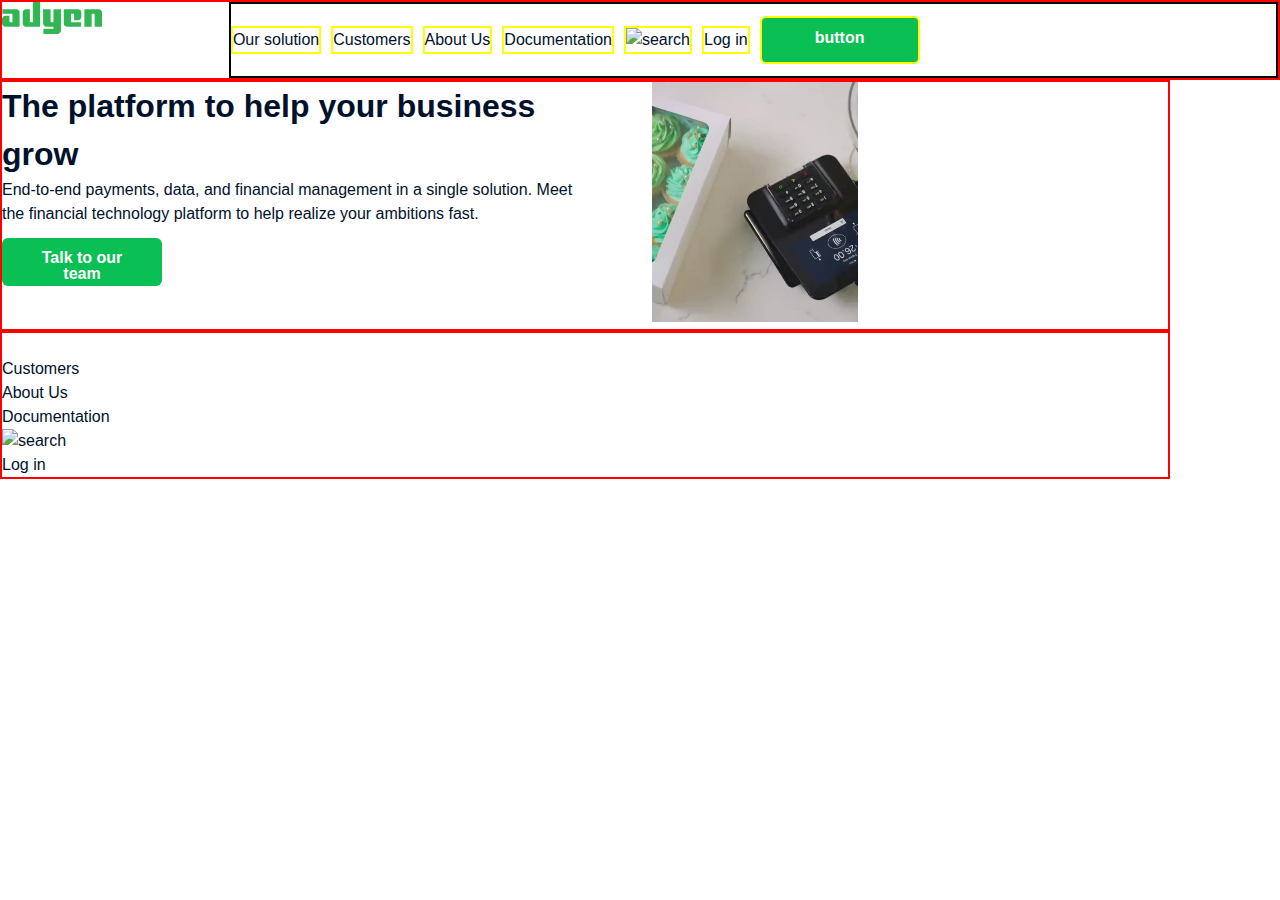
==== week2/index.html @ f9a9bf28 "initial version of the page row model used" ====
<!DOCTYPE html>
<html lang="en">
<head>
    <meta charset="UTF-8">
    <meta http-equiv="X-UA-Compatible" content="IE=edge">
    <meta name="viewport" content="width=device-width, initial-scale=1.0">
    <title>ADYEN</title>
    <link rel="stylesheet" href="style.css"/>
</head>
<body>
    
    <header>
        <div class="container"></div>
        <div class="row">
        <div class="adyenlogo"><img src="images/adyen.png" alt="adyen logo"></div>
        <nav class="main-navigation">
            <ul>
                <li class="nav-item">Our solution</li>
                <li class="nav-item"> Customers</li>
                <li class="nav-item"> About Us</li>
                <li class="nav-item"> Documentation</li>
                <li class="nav-item"><img src="" alt="search"/></li>
                <li class="nav-item">Log in</li>
                <li class=" nav-item button">button</li>
            </ul>
        </nav>
    </div>
    </div>
    </header>
    <main>
        <div class="container">
            <section class="mainbody">
            <div class="row-main">
                  <div class="textarea">
                    <h1>The platform to help your business grow</h1>
                    <p>End-to-end payments, data, and financial management in a single solution. Meet the financial technology platform to help realize your ambitions fast.</p>
                    <div class="button">Talk to our team</div></div>
                    <div class="video" >
                    <video  width="320" height="240" autoplay>
                        <source src="intro.mp4" type="video/mp4">
                      Your browser does not support the video tag.
                      </video></div>
                </section>
                <section class="clientlogo">
                    <div class="row-main">

                   <ul>
                <li class="clientlogo-item"><img src="" alt=""></li>
                <li class="clientlogo-item"> Customers</li>
                <li class="clientlogo-item"> About Us</li>
                <li class="clientlogo-item"> Documentation</li>
                <li class="clientlogo-item"><img src="" alt="search"/></li>
                <li class="clientlogo-item">Log in</li>
               </ul></div>
    
                </section>

            </div>
            </div>
        </div>
    </main>

</body>
</html>
---- week2/style.css ----
*{
    padding:0;
    margin:0;
    box-sizing: border-box;
}

body {
    width:100%;
    color: #00112c;
    font-family: "Fakt",sans-serif,Helvetica,Arial;
    font-size: 16px;
    font-weight: 400;
    line-height: 1.5;
    background-color: #fff;
}
#adyenlogo{
 grid-column:2/3;
}
.main-navigation { grid-column:3/-1;}

img
{  width:100px;}
.container {
    width:1000px;
    /*
    padding-right: 15px;
    padding-left: 15px;
    margin-right: auto;
    margin-left: auto;
    */
    justify-content: center;
  }
  .row {
    display: grid;
    justify-content: center;
    grid-template-columns: repeat(12,1fr);
    grid-gap: 20px;
    border: 2px solid red;
} 
.row-main {
  display: grid;
  grid-template-columns: 1fr 1fr ;
  grid-gap: 20px;
  border: 2px solid red;
} 

.main-navigation{
    color: #00112c;
    font-size: 1rem;
}
.main-navigation ul li {
    list-style:none;
    margin-right:10px ;
    border:2px yellow solid; 
}
.main-navigation ul{
    display:flex;
    justify-content:flex-start;
    align-items:center;
    border:2px black solid; 

}
.nav-item:last-of-type{
    align-self:flex-end ;
    justify-self: flex-end;
    
}
.button{
   width:10rem;
   height:3rem;

    color: #fff;
    background-color: #0abf53;
    border-color: #0abf53;
    margin-top: 16px;
    line-height: 16px;
    font-weight: 600;
    cursor: pointer;
    padding: 12px 24px;
    text-decoration: none;
    border-radius: 6px;
    margin: 12px 12px 12px 0;
    text-align: center;
}
  @media (min-width: 768px) {
    .container {
      width: 750px;
    }
  }
  @media (min-width: 992px) {
    .container {
      width: 970px;
    }
  }
  @media (min-width: 1200px) {
    .container {
      width: 1170px;
    }
  }
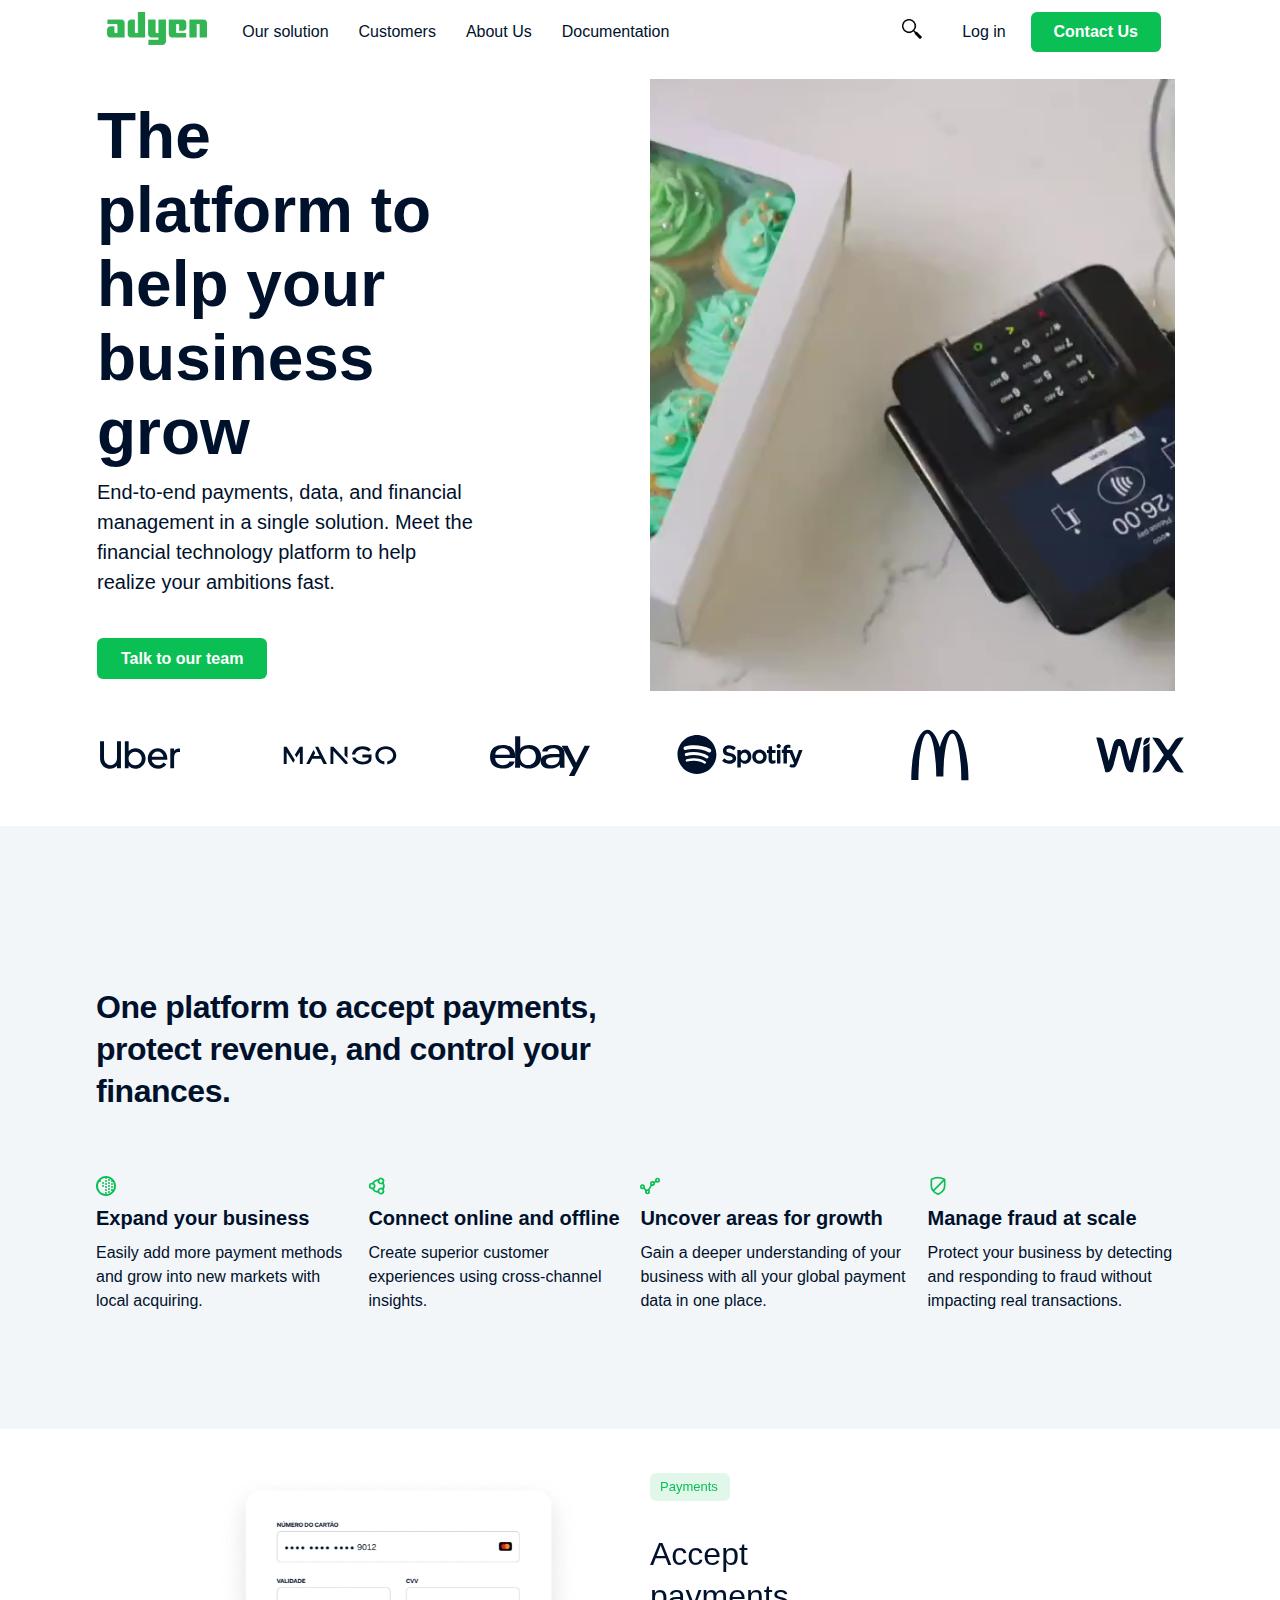
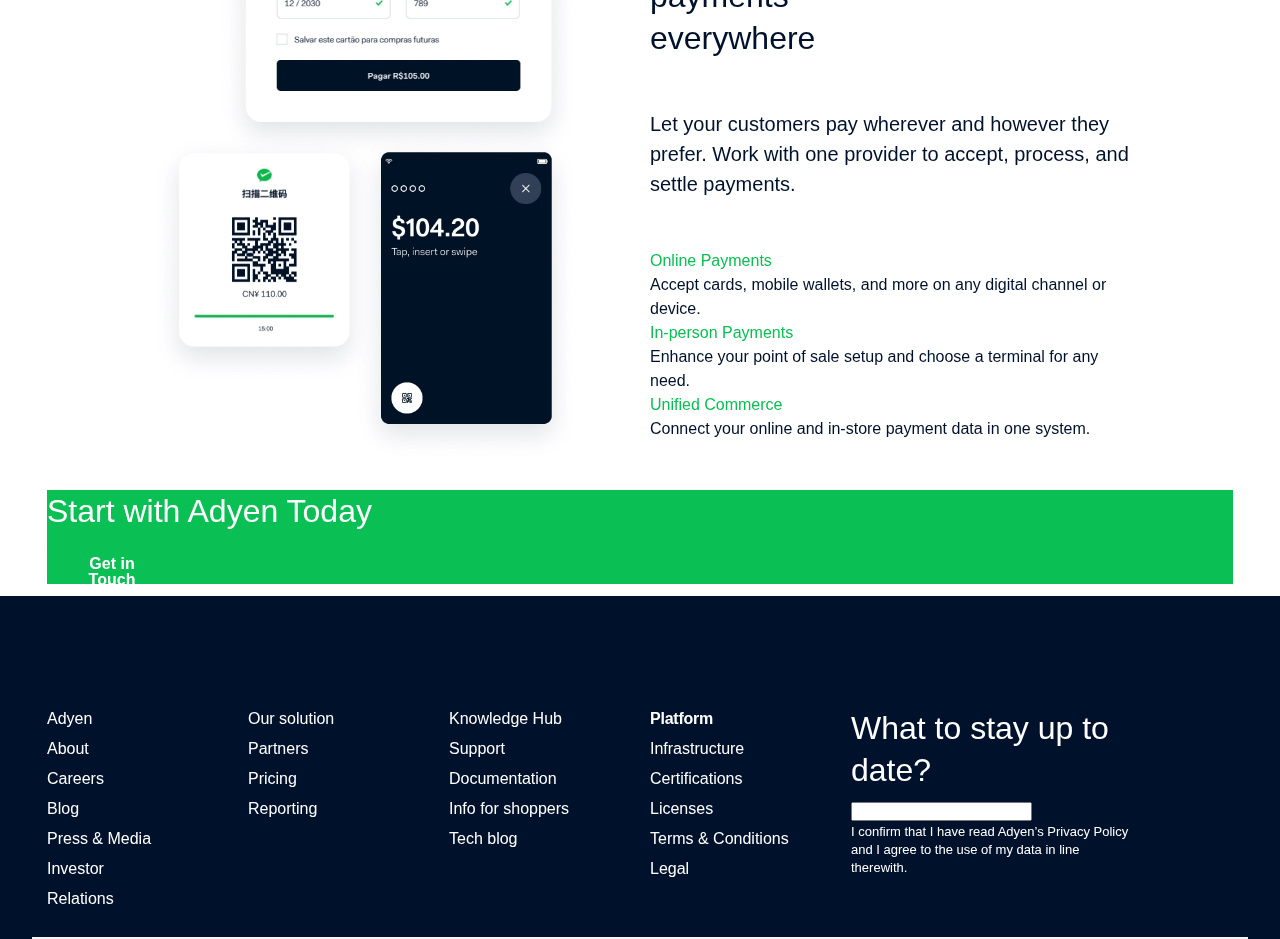
==== commit 4f6e4ba5: "body and header styled /footer added" ====
--- a/week2/index.html
+++ b/week2/index.html
@@ -1,64 +1,191 @@
 <!DOCTYPE html>
 <html lang="en">
+
 <head>
     <meta charset="UTF-8">
     <meta http-equiv="X-UA-Compatible" content="IE=edge">
     <meta name="viewport" content="width=device-width, initial-scale=1.0">
     <title>ADYEN</title>
-    <link rel="stylesheet" href="style.css"/>
+    <link rel="stylesheet" href="style.css" />
 </head>
+
 <body>
-    
+
     <header>
-        <div class="container"></div>
+
         <div class="row">
-        <div class="adyenlogo"><img src="images/adyen.png" alt="adyen logo"></div>
-        <nav class="main-navigation">
-            <ul>
-                <li class="nav-item">Our solution</li>
-                <li class="nav-item"> Customers</li>
-                <li class="nav-item"> About Us</li>
-                <li class="nav-item"> Documentation</li>
-                <li class="nav-item"><img src="" alt="search"/></li>
-                <li class="nav-item">Log in</li>
-                <li class=" nav-item button">button</li>
-            </ul>
-        </nav>
-    </div>
-    </div>
+            <div class="adyenlogo"><img src="images/adyen.png" alt="adyen logo"></div>
+            <nav class="left-menu">
+                <div class="nav-item1">Our solution</div>
+                <div class="nav-item2"> Customers</div>
+                <div class="nav-item3"> About Us</div>
+                <div class="nav-item4"> Documentation</div>
+            </nav>
+            <nav class="right-menu">
+                <div><img class="icon" src="images/Magnifying_glass_icon.png" alt="search" /></div>
+                <div>Log in</div>
+                <div class="button">Contact Us</div>
+            </nav>
+        </div>
+
     </header>
     <main>
         <div class="container">
             <section class="mainbody">
-            <div class="row-main">
-                  <div class="textarea">
-                    <h1>The platform to help your business grow</h1>
-                    <p>End-to-end payments, data, and financial management in a single solution. Meet the financial technology platform to help realize your ambitions fast.</p>
-                    <div class="button">Talk to our team</div></div>
-                    <div class="video" >
-                    <video  width="320" height="240" autoplay>
-                        <source src="intro.mp4" type="video/mp4">
-                      Your browser does not support the video tag.
-                      </video></div>
-                </section>
-                <section class="clientlogo">
-                    <div class="row-main">
+                <div class="row-main">
+                    <div class="textarea">
+                        <h1>The platform to help your business grow</h1>
+                        <p class="body-big">End-to-end payments, data, and financial management in a single solution.
+                            Meet the financial technology platform to help realize your ambitions fast.</p>
+                        <a href="#" class="button center">Talk to our team</a>
+                    </div>
 
-                   <ul>
-                <li class="clientlogo-item"><img src="" alt=""></li>
-                <li class="clientlogo-item"> Customers</li>
-                <li class="clientlogo-item"> About Us</li>
-                <li class="clientlogo-item"> Documentation</li>
-                <li class="clientlogo-item"><img src="" alt="search"/></li>
-                <li class="clientlogo-item">Log in</li>
-               </ul></div>
+                    <video class="side-video" autoplay="">
+                        <source src="videos/intro.mp4" type="video/mp4">
+                        Your browser does not support the video tag.
+                    </video>
+                </div>
+            </section>
+            </div>
+        
+        <div class="container">
+            <section class="clientlogo">
+                <div class="row-main">
+                    <div class="clients">
+
+                        <div><img class="clientlogo-img" src="images/uber-logobar-svg.svg" alt="yok"></div>
+                        <div> <img class="clientlogo-img" src="images/mango-logo-bar.svg" alt=""></div>
+                        <div><img class="clientlogo-img" src="images/ebay-logobar.svg" alt=""></div>
+                        <div> <img class="clientlogo-img" src="images/spotify-logobar-svg.svg" alt=""></div>
+                        <div><img class="clientlogo-img" src="images/mcdonalds-logobar-svg.svg" alt=""></div>
+                        <div><img class="clientlogo-img" src="images/wix-logobar-svg.svg" alt=""></div>
+                    </div>
+                </div>
+
+            </section>
+        </div>
+        <div class="container full">
+            <section class="giving-info">
+                <div class="col_7">
+                    <h2><strong>One platform to accept payments, protect revenue, and control your finances.</strong>  </h2>
+                </div>
+               <div class="row-main grids">
+                    <div class="miniinfo ">
+                        <img class="icon pull-left " src="images/world-icon-20-green.svg">
+                        <h4>Expand your business</h4>
+                        <p>Easily add more payment methods and grow into new markets with local acquiring. </p>
+                    </div>
+                    <div class="miniinfo">
+                        <img class="icon  pull-left " src="images/unified-commerce-icon-24-green.svg">
+                        <h4>Connect online and offline</h4>
+                        <p>Create superior customer experiences using cross-channel insights. </p>
+                    </div>
+                    <div class="miniinfo">
+                        <img class="icon pull-left " src="images/graph-dots-24-green.svg">
+                        <h4>Uncover areas for growth</h4>
+                        <p>Gain a deeper understanding of your business with all your global payment data in one place. </p>
+                    </div>
+                    <div class="miniinfo">
+                        <img class="icon pull-left " src="images/revenue-protect-icon-24-green.svg">
+                        <h4>Manage fraud at scale</h4>
+                        <p>Protect your business by detecting and responding to fraud without impacting real transactions.
+                        </p>
+                    </div>
+                </div>
+                
+            </section>
+        </div>
+        <div class="container">
+            <section class="acceptpayments">
+                <div class="row-main">
+                    <video class="left_video" autoplay="">
+                        <source src="videos/AD0106_HomepageHike_PaymentsAnimations_05.mp4" type="video/mp4">
+                        Your browser does not support the video tag.
     
-                </section>
+                    </video>
+                    <div class="payment_text ">
+                        <p class="tag">Payments</p>
+                        <h2 class="col_5">Accept payments everywhere</h2>
+                        <p class="body-text">Let your customers pay wherever and however they prefer. Work with one provider
+                            to accept, process, and settle payments.</p>
+                        <a class="body-link" href="">Online Payments 
+                        </a>
+                        <p>Accept cards, mobile wallets, and more on any digital channel or device.</p>
+                        <a class="body-link" href="">In-person Payments
+                        </a>
+                        <p>Enhance your point of sale setup and choose a terminal for any need.</p>
+                        <a class="body-link" href="">Unified Commerce
+                        </a>
+                        <p>Connect your online and in-store payment data in one system.</p>
+                    </div>
+                </div>
+            </section>
+        </div>
+        <div class="container">
+            <section class="area-green">
+                <div class="area-green">
+                    <h2>Start with Adyen Today</h2>
+                    <p class="button grey">Get in Touch
+                    </p>
 
-            </div>
+                </div>
+               
+            
+            </section>
+        </div>
+    </main>
+    <footer>
+        <div class="container foot-inner">
+            <div class="row-footer">
+                <div class="foot-1">
+                    <ul>
+                        <li class="footer-title">Adyen</li>
+                        <li><a href="#" class="footer-link">About</a></li>
+                        <li><a href="#" class="footer-link">Careers</a></li>
+                        <li><a href="#" class="footer-link">Blog</a></li>
+                        <li><a href="#" class="footer-link">Press & Media</a></li>
+                        <li><a href="#" class="footer-link">Investor</a></li>
+                        <li><a href="#" class="footer-link">Relations</a></li>
+                    </ul>
+                </div>
+                <div class="foot-2">
+                    <ul>
+                        <li class="footer-title">Our solution</li>
+                        <li><a href="#" class="footer-link">Partners</a></li>
+                        <li><a href="#" class="footer-link">Pricing</a></li>
+                        <li><a href="#" class="footer-link">Reporting</a></li>
+                    </ul>
+                </div>
+                <div class="foot-3">
+                    <ul>
+                        <li class="footer-title">Knowledge Hub</li>
+                        <li><a href="#" class="footer-link">Support</a></li>
+                        <li><a href="#" class="footer-link">Documentation</a></li>
+                        <li><a href="#" class="footer-link">Info for shoppers</a></li>
+                        <li><a href="#" class="footer-link">Tech blog</a></li>
+                    </ul>
+                </div>
+                <div class="foot-4">
+                    <ul>
+                        <li class="footer-title"> <strong>Platform</strong></li>
+                        <li><a href="#" class="footer-link">Infrastructure</a></li>
+                        <li><a href="#" class="footer-link">Certifications</a></li>
+                        <li><a href="#" class="footer-link">Licenses</a></li>
+                        <li><a href="#" class="footer-link">Terms & Conditions</a></li>
+                        <li><a href="#" class="footer-link">Legal</a></li>
+                    </ul>
+                </div>
+                <div class="foot-5">
+                    
+                        <h2>What to stay up to date?</h2>
+                        <label for="email"></label>
+<input type="email" id="email" name="email">
+                        <p class="footnote">I confirm that I have read Adyen’s Privacy Policy and I agree to the use of my data in line therewith.</p>
+                    
+                </div>
             </div>
         </div>
-    </main>
+    </footer>
+</body>
 
-</body>
 </html>--- a/week2/style.css
+++ b/week2/style.css
@@ -3,97 +3,293 @@
     margin:0;
     box-sizing: border-box;
 }
-
 body {
-    width:100%;
-    color: #00112c;
-    font-family: "Fakt",sans-serif,Helvetica,Arial;
-    font-size: 16px;
-    font-weight: 400;
-    line-height: 1.5;
-    background-color: #fff;
-}
-#adyenlogo{
- grid-column:2/3;
-}
-.main-navigation { grid-column:3/-1;}
-
-img
-{  width:100px;}
-.container {
-    width:1000px;
-    /*
+  width:100%;
+  color: #00112c;
+  font-family: "Fakt",sans-serif,Helvetica,Arial;
+  font-size: 16px;
+  font-weight: 400;
+  line-height: 1.5;
+  background-color: #fff;
+}
+strong{
+  font-weight: 600;
+  letter-spacing: -0.015em;
+}
+h1{
+  font-size: 4rem;
+  line-height: 74px;
+  margin-bottom:2rem;
+  padding-right:50px;
+  padding-left:50px;
+}
+h2 {
+  font-size: 32px;
+  font-weight: 400;
+  line-height: 42px;
+}
+h4{
+  line-height: 30px;
+  font-size: 20px;
+
+}
+h1, h2, h3, h4, h5, h6 {
+  margin-top: 0;
+  margin-bottom: 0.5rem;
+}
+.icon{
+  width:20px;
+  height:20px;
+}
+.body-big {
+  font-size: 20px;
+  font-weight: 400;
+  line-height: 30px;
+  padding-right:50px;
+  padding-left:50px;
+  margin-bottom: 50px;
+  }
+  .container {
+    width:95vw;
     padding-right: 15px;
     padding-left: 15px;
     margin-right: auto;
     margin-left: auto;
-    */
-    justify-content: center;
-  }
+ justify-content: center;
+  }
+  .full{
+    width: 100%;
+    padding: 0;
+  }
+  .button{
+    width: 130px;
+    height: 40px;
+     color: #fff;
+     background-color: #0abf53;
+     border-color: #0abf53;
+     margin-top: 16px;
+     line-height: 16px;
+     font-weight: 600;
+     cursor: pointer;
+     padding: 12px 24px;
+     text-decoration: none;
+     border-radius: 6px;
+     margin: 12px 12px 12px 0;
+     text-align: center;
+ }
   .row {
     display: grid;
+    align-items: center;
     justify-content: center;
     grid-template-columns: repeat(12,1fr);
     grid-gap: 20px;
-    border: 2px solid red;
+   
 } 
+.adyenlogo{
+ grid-column:2/3;
+ grid-row: 1;
+}
+.adyenlogo img{
+  width: 100px;
+}
+.left-menu{ 
+  grid-column:3/9;
+  grid-row: 1;
+  color: #00112c;
+ font-size: 1rem;
+  display:flex;
+  flex-direction: row;
+  align-items: center;
+  
+}
+
+.right-menu{
+  grid-column:9/12;
+  grid-row: 1;
+  color: #00112c;
+ font-size: 1rem;
+ display:flex;
+  flex-direction: row;
+  justify-content: flex-end;
+  align-items: center;
+  
+}
+.right-menu div ,.left-menu div {
+  padding-left: 15px;
+  padding-right:15px;
+
+}
+.right-menu div {
+  margin-left: 10px;
+}
+
+
+
 .row-main {
+  width:100%;
+  margin:15px auto;
   display: grid;
-  grid-template-columns: 1fr 1fr ;
+  align-items:center;
+  justify-content: center;
+  grid-template-columns: repeat(12,1fr) ;
   grid-gap: 20px;
-  border: 2px solid red;
+  margin-bottom: 20px;
+ 
 } 
 
-.main-navigation{
-    color: #00112c;
-    font-size: 1rem;
-}
-.main-navigation ul li {
-    list-style:none;
-    margin-right:10px ;
-    border:2px yellow solid; 
-}
-.main-navigation ul{
-    display:flex;
-    justify-content:flex-start;
-    align-items:center;
-    border:2px black solid; 
-
-}
-.nav-item:last-of-type{
-    align-self:flex-end ;
-    justify-self: flex-end;
-    
-}
-.button{
-   width:10rem;
-   height:3rem;
-
+   .textarea{
+    grid-column:1/6;
+ 
+
+   }
+.side-video{
+  grid-column:7/-1;
+  display: block;
+  width: 90%;
+
+}
+.left_video{
+  display: block;
+  grid-column: 2/7;
+  width: 90%;
+}
+.clients{
+  grid-column:1/-1;
+  display: flex;
+  flex-direction: row;
+  justify-content: center;
+ 
+}
+
+img.clientlogo-img{
+  width:200px;
+}
+.center {
+  margin-left: 50px;
+  }
+.giving-info{
+  background-color: #f3f6f9;
+  padding: 6em;
+}
+.grids {
+  grid-template-columns: auto auto auto auto;
+}
+.pull-left {
+  margin-left: 0;
+  margin-right: auto;
+}
+.col_7{
+  width: 50%;
+  margin-top: 4em;
+  margin-bottom: 4em;
+}
+.payment_text{
+  grid-column: 7/12;
+  display: block;
+
+}
+
+/*
+*, *::before, *::after {
+    box-sizing: border-box;
+}
+h2 {
+    display: block;
+    font-size: 1.5em;
+    margin-block-start: 0.83em;
+    margin-block-end: 0.83em;
+    margin-inline-start: 0px;
+    margin-inline-end: 0px;
+    font-weight: bold;
+}
+*/
+.text-center {
+    text-align: center !important;
+}
+.area-green {
+  
+    background-color: #0abf53;
     color: #fff;
-    background-color: #0abf53;
-    border-color: #0abf53;
-    margin-top: 16px;
-    line-height: 16px;
-    font-weight: 600;
+}
+.tag{
+  color:#0abf53;
+  font-size: 13px;
+  line-height: 18px;
+  background-color: rgba(10,191,83,0.12);
+  width: 80px;
+  padding: 5px 10px;
+  border-radius: 6px;
+  margin-bottom: 2em;
+}
+.col_5{
+  width: 30%;
+  margin-top: 1em;
+  margin-bottom: 1em;
+}
+.body-text {
+  font-size: 20px;
+  font-weight: 400;
+  line-height: 30px;
+
+  margin-bottom: 50px;
+  margin-top: 50px;
+}
+.body-link{
+  color: #0abf53;
+  text-decoration: none;
+  margin-bottom: 8px;
+}
+
+footer {
+  background: #00112c;
+  color: #fff;
+  text-decoration: none;
+}
+footer ul {
+  list-style: none;
+}
+footer li{
+  padding-bottom: 6px;
+}
+
+.footer-link{
+    color: #fff;
     cursor: pointer;
-    padding: 12px 24px;
+    font-style: normal;
     text-decoration: none;
-    border-radius: 6px;
-    margin: 12px 12px 12px 0;
-    text-align: center;
-}
-  @media (min-width: 768px) {
-    .container {
-      width: 750px;
-    }
-  }
-  @media (min-width: 992px) {
-    .container {
-      width: 970px;
-    }
-  }
-  @media (min-width: 1200px) {
-    .container {
-      width: 1170px;
-    }
-  }+}
+.foot-inner{
+ padding-top: 96px;
+ border-bottom: 2px solid whitesmoke;
+}
+.foot-1{
+  grid-column: 1/3;
+}
+.foot-2{
+  grid-column: 3/5;
+}
+.foot-3{
+  grid-column: 5/7;
+}
+.foot-4{
+  grid-column: 7/9;
+}
+.foot-5{
+  grid-column: 9/12;
+}
+.row-footer{
+  width:100%;
+  margin:15px auto;
+  display: grid;
+  justify-content: center;
+  grid-template-columns: repeat(12,1fr) ;
+  grid-gap: 20px;
+  margin-bottom: 20px; 
+}
+.footnote{
+  font-size: 13px;
+    line-height: 18px;
+}
+.footer-link:hover,.footer-title:hover,.body-link:hover{
+  text-decoration: underline;
+}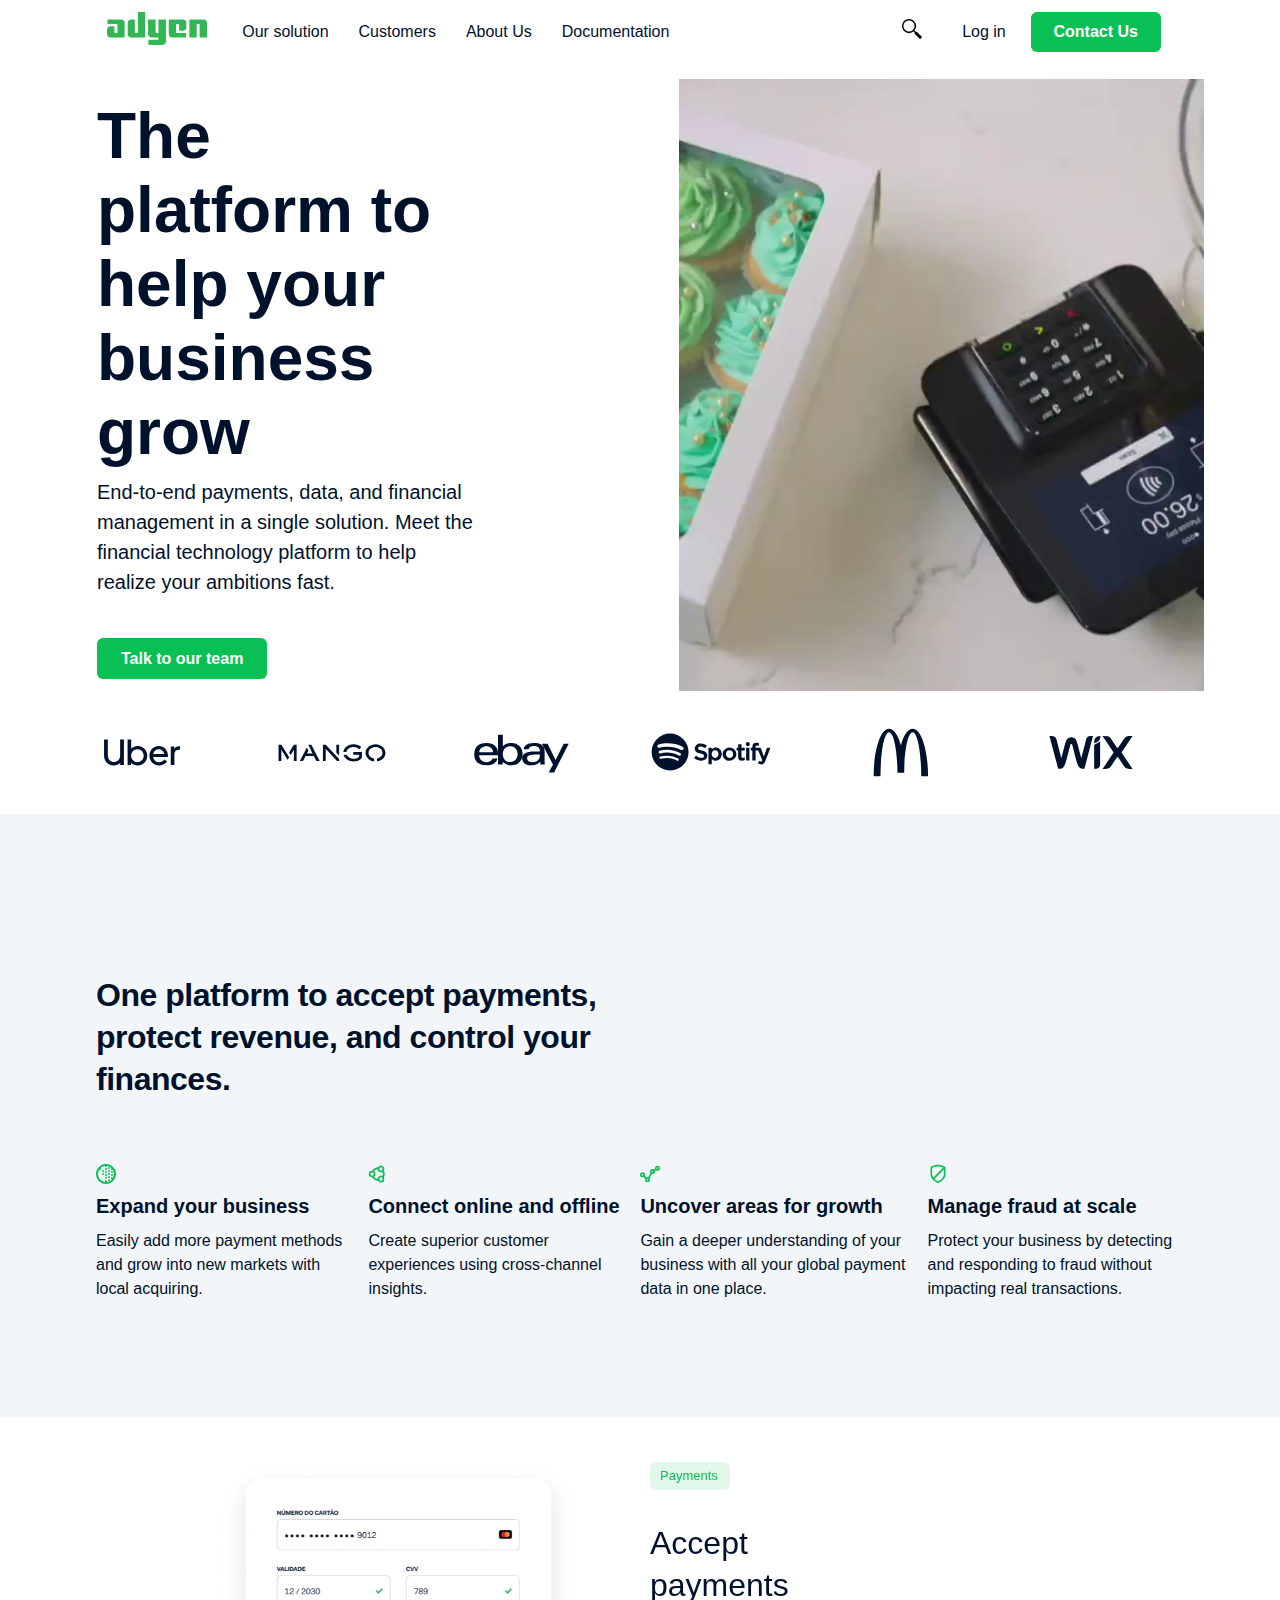
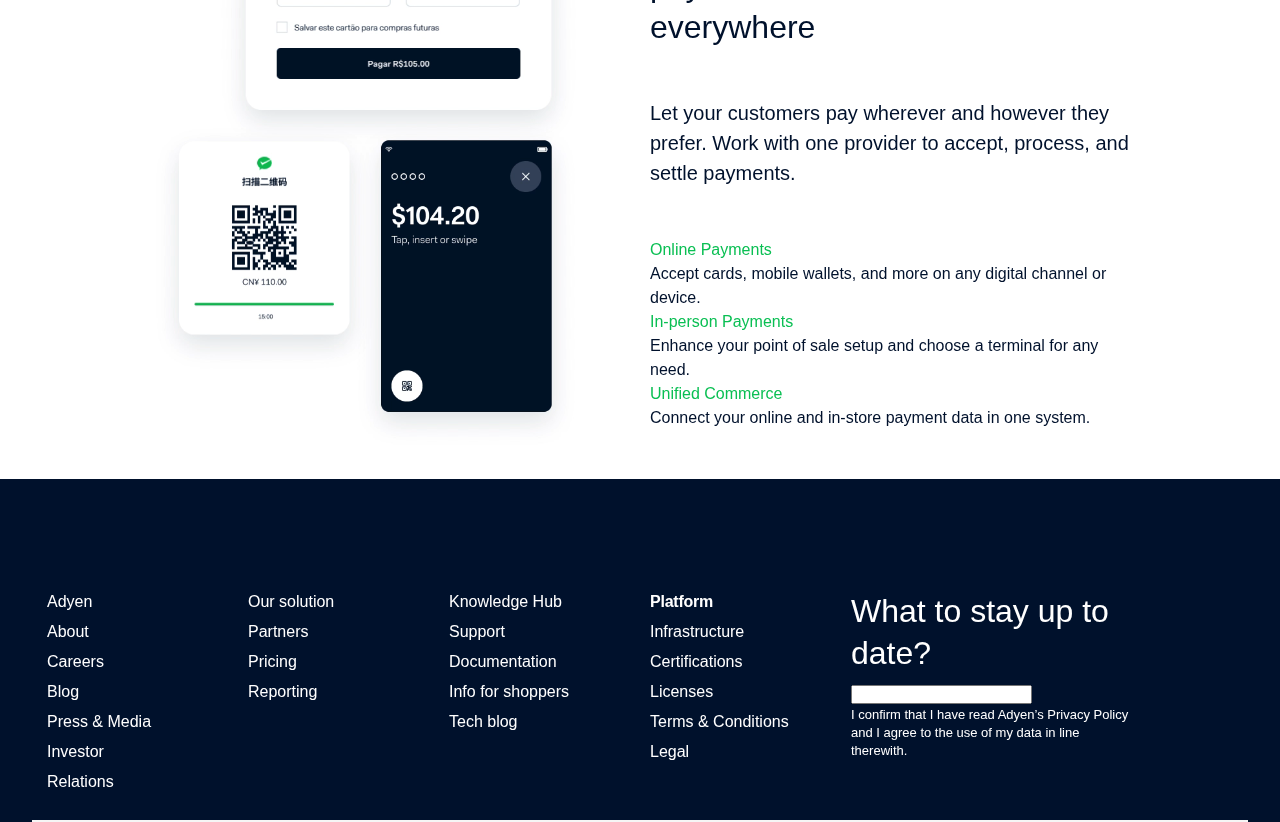
==== commit 0a7d62dd: "responsive design started" ====
--- a/week2/index.html
+++ b/week2/index.html
@@ -52,13 +52,12 @@
             <section class="clientlogo">
                 <div class="row-main">
                     <div class="clients">
-
-                        <div><img class="clientlogo-img" src="images/uber-logobar-svg.svg" alt="yok"></div>
-                        <div> <img class="clientlogo-img" src="images/mango-logo-bar.svg" alt=""></div>
-                        <div><img class="clientlogo-img" src="images/ebay-logobar.svg" alt=""></div>
-                        <div> <img class="clientlogo-img" src="images/spotify-logobar-svg.svg" alt=""></div>
-                        <div><img class="clientlogo-img" src="images/mcdonalds-logobar-svg.svg" alt=""></div>
-                        <div><img class="clientlogo-img" src="images/wix-logobar-svg.svg" alt=""></div>
+                        <img class="clientlogo-img" src="images/uber-logobar-svg.svg" alt="yok">
+                         <img class="clientlogo-img" src="images/mango-logo-bar.svg" alt="">
+                        <img class="clientlogo-img" src="images/ebay-logobar.svg" alt="">
+                        <img class="clientlogo-img" src="images/spotify-logobar-svg.svg" alt="">
+                        <img class="clientlogo-img" src="images/mcdonalds-logobar-svg.svg" alt="">
+                        <img class="clientlogo-img" src="images/wix-logobar-svg.svg" alt="">
                     </div>
                 </div>
 
@@ -101,7 +100,6 @@
                     <video class="left_video" autoplay="">
                         <source src="videos/AD0106_HomepageHike_PaymentsAnimations_05.mp4" type="video/mp4">
                         Your browser does not support the video tag.
-    
                     </video>
                     <div class="payment_text ">
                         <p class="tag">Payments</p>
@@ -121,6 +119,7 @@
                 </div>
             </section>
         </div>
+        <!--
         <div class="container">
             <section class="area-green">
                 <div class="area-green">
@@ -133,6 +132,7 @@
             
             </section>
         </div>
+        !-->
     </main>
     <footer>
         <div class="container foot-inner">
--- a/week2/style.css
+++ b/week2/style.css
@@ -50,7 +50,7 @@
   margin-bottom: 50px;
   }
   .container {
-    width:95vw;
+    width:95%;
     padding-right: 15px;
     padding-left: 15px;
     margin-right: auto;
@@ -146,6 +146,7 @@
   grid-column:7/-1;
   display: block;
   width: 90%;
+  margin:0 auto;
 
 }
 .left_video{
@@ -155,14 +156,14 @@
 }
 .clients{
   grid-column:1/-1;
-  display: flex;
-  flex-direction: row;
-  justify-content: center;
- 
-}
-
-img.clientlogo-img{
-  width:200px;
+  display:flex;
+  flex-flow: row wrap;
+  align-content: center;
+  
+}
+
+.clients .clientlogo-img{
+  flex:0 1 16%;
 }
 .center {
   margin-left: 50px;
@@ -174,6 +175,10 @@
 .grids {
   grid-template-columns: auto auto auto auto;
 }
+.grids-6{
+  grid-template-columns: auto auto auto auto auto auto;}
+
+
 .pull-left {
   margin-left: 0;
   margin-right: auto;
@@ -292,4 +297,62 @@
 }
 .footer-link:hover,.footer-title:hover,.body-link:hover{
   text-decoration: underline;
-}+}
+@media only screen and (max-width: 600px){
+  *{
+    padding:0;
+    margin:0;
+  }
+ 
+  h1{
+    font-size: 40px;
+    font-weight: 600;
+    line-height: 50px;
+  }
+  .row-footer h2{
+  margin-bottom: 12px;
+    font-weight: 600;
+    font-size: 16px;
+    line-height: 26px;}
+  .container{
+   width: 100%;
+   padding:5px;
+   margin:5px auto;
+  }
+  
+  .row-main{
+    grid-template-columns: 100%;
+  }
+  .row{
+    grid-template-columns: 1fr;
+  }
+  .textarea, .side-video,.adyenlogo,.left_video,.payment_text, .row-footer{
+    grid-column: 1/1;
+  }
+  .row-footer{
+   grid-template-rows: auto auto auto  ;
+   justify-content:center;
+   gap:20px;
+  }
+  .foot-1{
+    grid-column:2/6;
+  }
+  .foot-2{
+    grid-column:6/12;
+  }
+  .foot-3{
+    grid-column:2/6;
+  }
+  .foot-4{
+    grid-column:6/12;
+  }
+  .foot-5{
+    grid-column:1/-1;
+  }
+  .col_7{
+    width: 100%;
+    margin-top: 4em;
+    margin-bottom: 4em;
+  }
+}
+  
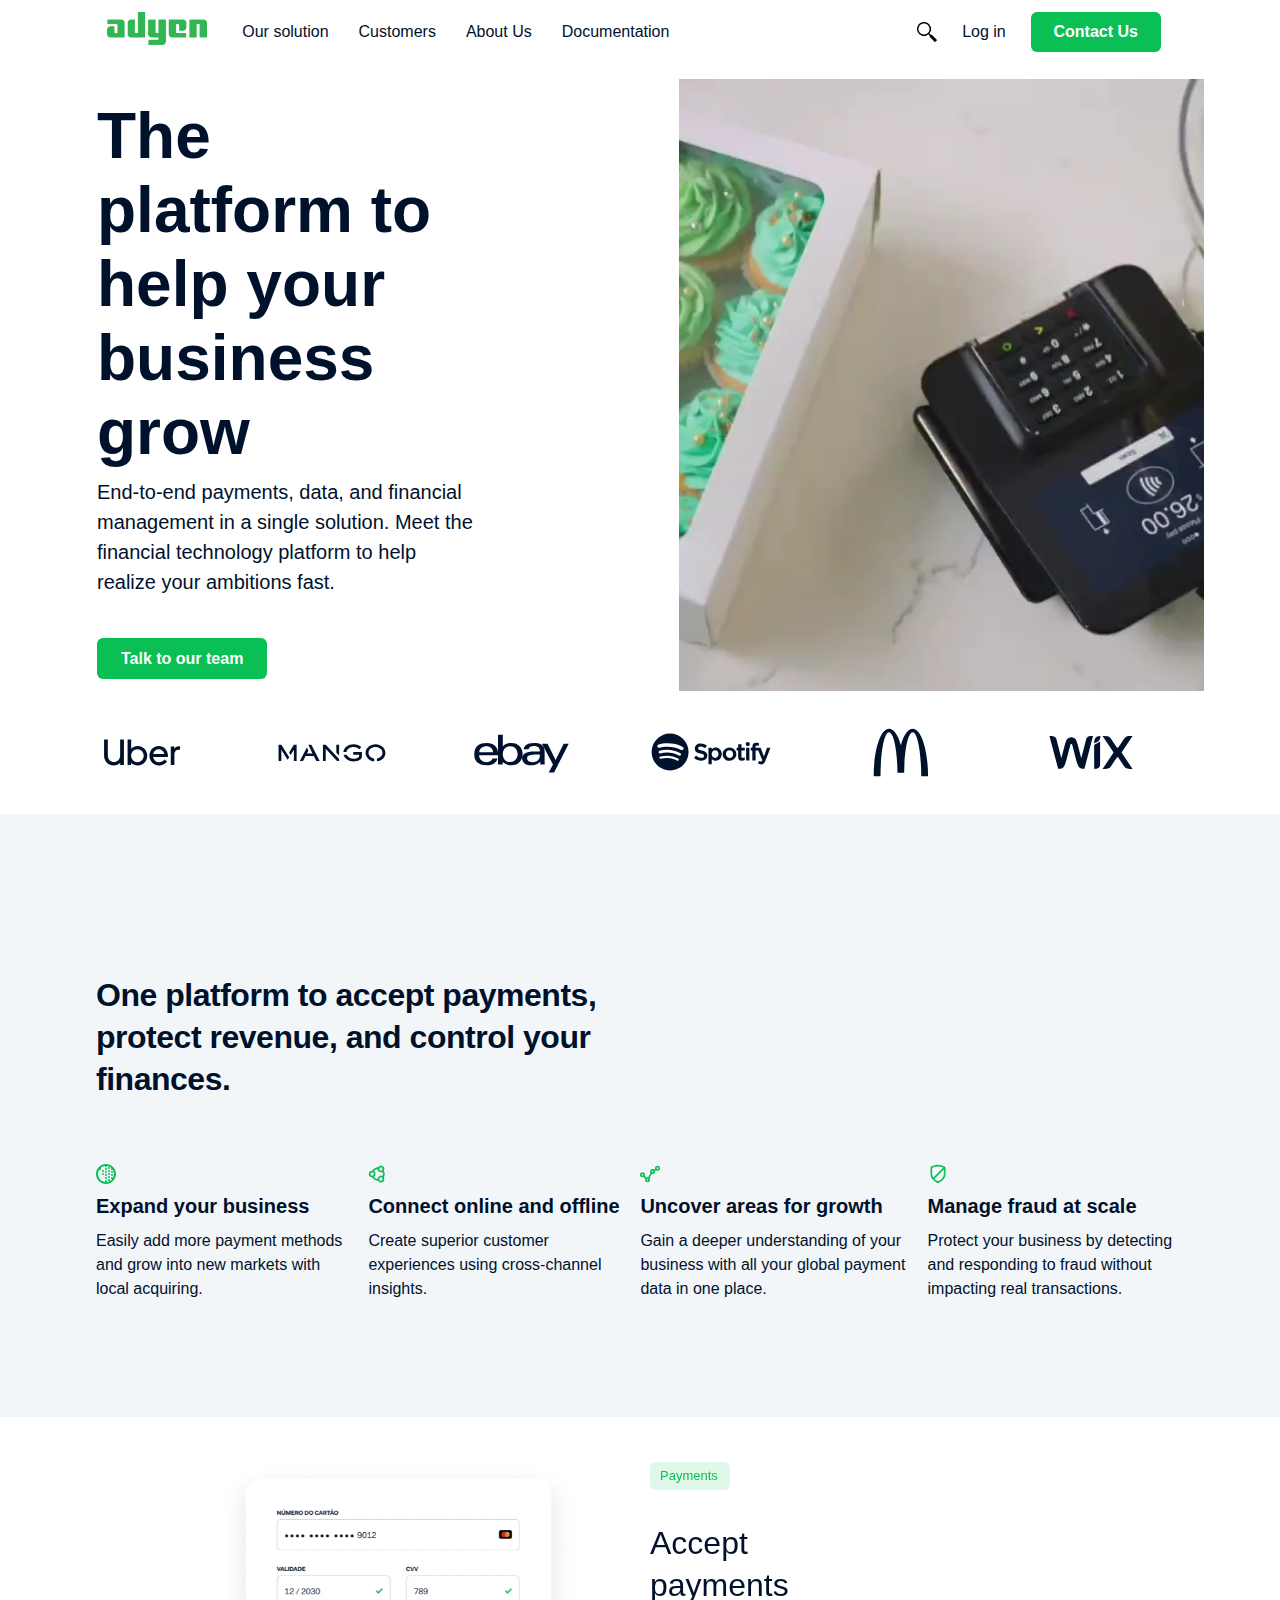
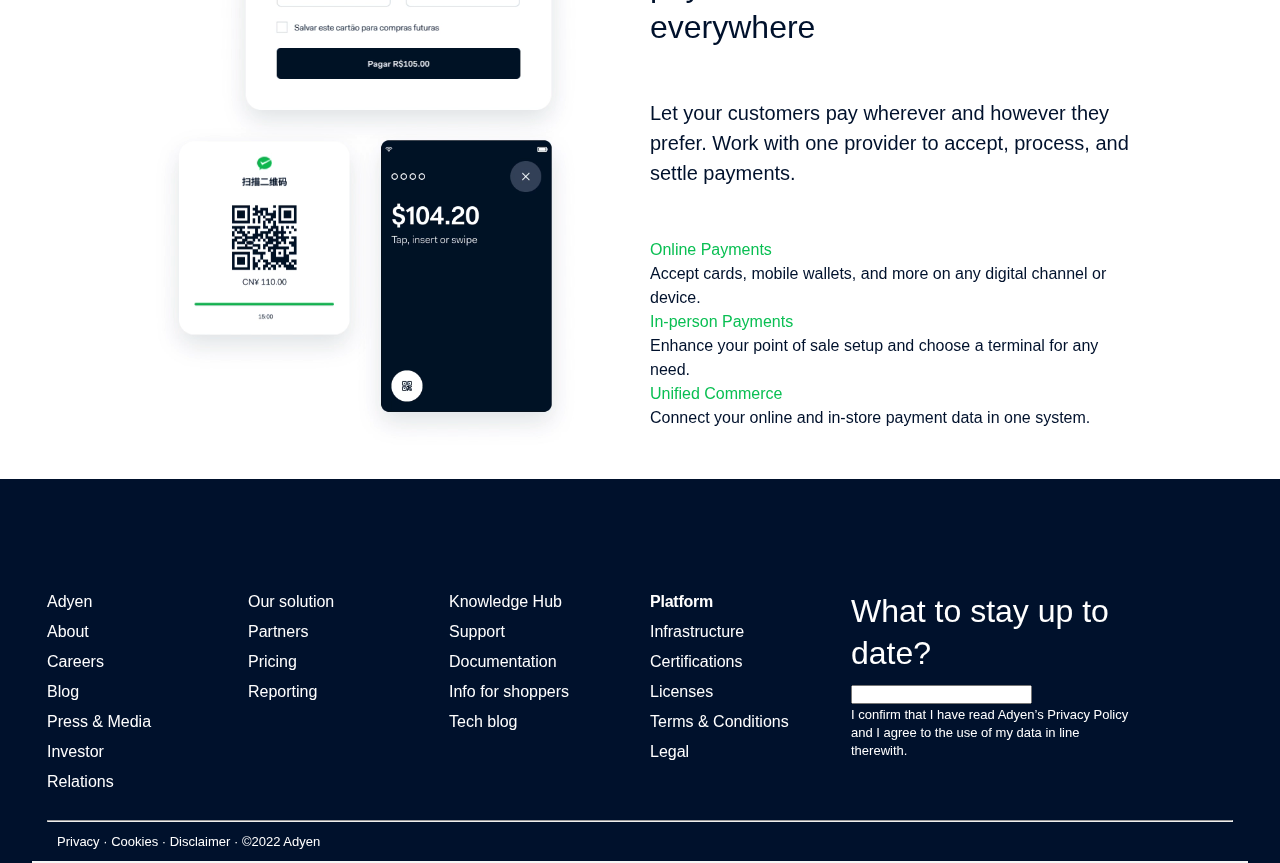
==== commit 794a0728: "web site mobile responsiveness" ====
--- a/week2/index.html
+++ b/week2/index.html
@@ -15,6 +15,11 @@
 
         <div class="row">
             <div class="adyenlogo"><img src="images/adyen.png" alt="adyen logo"></div>
+            <a href="mobile_hamburger" class="mobile_rect">
+                <span></span>
+                <span></span>
+                <span></span>
+            </a>
             <nav class="left-menu">
                 <div class="nav-item1">Our solution</div>
                 <div class="nav-item2"> Customers</div>
@@ -22,11 +27,12 @@
                 <div class="nav-item4"> Documentation</div>
             </nav>
             <nav class="right-menu">
-                <div><img class="icon" src="images/Magnifying_glass_icon.png" alt="search" /></div>
+                <img class="icon" src="images/Magnifying_glass_icon.png" alt="search" />
                 <div>Log in</div>
                 <div class="button">Contact Us</div>
             </nav>
         </div>
+        
 
     </header>
     <main>
@@ -46,14 +52,14 @@
                     </video>
                 </div>
             </section>
-            </div>
-        
+        </div>
+
         <div class="container">
             <section class="clientlogo">
                 <div class="row-main">
                     <div class="clients">
                         <img class="clientlogo-img" src="images/uber-logobar-svg.svg" alt="yok">
-                         <img class="clientlogo-img" src="images/mango-logo-bar.svg" alt="">
+                        <img class="clientlogo-img" src="images/mango-logo-bar.svg" alt="">
                         <img class="clientlogo-img" src="images/ebay-logobar.svg" alt="">
                         <img class="clientlogo-img" src="images/spotify-logobar-svg.svg" alt="">
                         <img class="clientlogo-img" src="images/mcdonalds-logobar-svg.svg" alt="">
@@ -66,9 +72,10 @@
         <div class="container full">
             <section class="giving-info">
                 <div class="col_7">
-                    <h2><strong>One platform to accept payments, protect revenue, and control your finances.</strong>  </h2>
-                </div>
-               <div class="row-main grids">
+                    <h2><strong>One platform to accept payments, protect revenue, and control your finances.</strong>
+                    </h2>
+                </div>
+                <div class="row-main grids">
                     <div class="miniinfo ">
                         <img class="icon pull-left " src="images/world-icon-20-green.svg">
                         <h4>Expand your business</h4>
@@ -82,16 +89,18 @@
                     <div class="miniinfo">
                         <img class="icon pull-left " src="images/graph-dots-24-green.svg">
                         <h4>Uncover areas for growth</h4>
-                        <p>Gain a deeper understanding of your business with all your global payment data in one place. </p>
+                        <p>Gain a deeper understanding of your business with all your global payment data in one place.
+                        </p>
                     </div>
                     <div class="miniinfo">
                         <img class="icon pull-left " src="images/revenue-protect-icon-24-green.svg">
                         <h4>Manage fraud at scale</h4>
-                        <p>Protect your business by detecting and responding to fraud without impacting real transactions.
+                        <p>Protect your business by detecting and responding to fraud without impacting real
+                            transactions.
                         </p>
                     </div>
                 </div>
-                
+
             </section>
         </div>
         <div class="container">
@@ -104,9 +113,10 @@
                     <div class="payment_text ">
                         <p class="tag">Payments</p>
                         <h2 class="col_5">Accept payments everywhere</h2>
-                        <p class="body-text">Let your customers pay wherever and however they prefer. Work with one provider
+                        <p class="body-text">Let your customers pay wherever and however they prefer. Work with one
+                            provider
                             to accept, process, and settle payments.</p>
-                        <a class="body-link" href="">Online Payments 
+                        <a class="body-link" href="">Online Payments
                         </a>
                         <p>Accept cards, mobile wallets, and more on any digital channel or device.</p>
                         <a class="body-link" href="">In-person Payments
@@ -176,13 +186,18 @@
                     </ul>
                 </div>
                 <div class="foot-5">
-                    
-                        <h2>What to stay up to date?</h2>
-                        <label for="email"></label>
-<input type="email" id="email" name="email">
-                        <p class="footnote">I confirm that I have read Adyen’s Privacy Policy and I agree to the use of my data in line therewith.</p>
-                    
-                </div>
+
+                    <h2>What to stay up to date?</h2>
+                    <label for="email"></label>
+                    <input type="email" id="email" name="email">
+                    <p class="footnote">I confirm that I have read Adyen’s Privacy Policy and I agree to the use of my
+                        data in line therewith.</p>
+
+                </div>
+            </div>
+            <hr>
+            <div class="footer_2">
+                <p>Privacy · Cookies · Disclaimer · ©2022 Adyen</p>
             </div>
         </div>
     </footer>
--- a/week2/style.css
+++ b/week2/style.css
@@ -1,7 +1,9 @@
 *{
     padding:0;
     margin:0;
-    box-sizing: border-box;
+}
+*, *::before, *::after {
+  box-sizing: border-box;
 }
 body {
   width:100%;
@@ -301,14 +303,39 @@
 @media only screen and (max-width: 600px){
   *{
     padding:0;
-    margin:0;
+    margin:0 auto;
+  }
+  .left-menu, .right-menu{
+    display: none;
+  }
+  .mobile_rect{
+    grid-column:9/10;
+  }
+  .mobile_rect > span{
+    display: block;
+    width: 24px;
+    height: 2px;
+    color: black;
+    margin: 5px;
+    
   }
  
   h1{
     font-size: 40px;
     font-weight: 600;
     line-height: 50px;
-  }
+    
+    margin-right:auto;
+    margin-left: auto;
+    margin-bottom:2rem ;
+  }
+  .body-big {
+    font-size: 20px;
+    font-weight: 400;
+    line-height: 30px;
+   
+    margin-bottom: 20px;
+    }
   .row-footer h2{
   margin-bottom: 12px;
     font-weight: 600;
@@ -324,11 +351,35 @@
     grid-template-columns: 100%;
   }
   .row{
-    grid-template-columns: 1fr;
-  }
-  .textarea, .side-video,.adyenlogo,.left_video,.payment_text, .row-footer{
+    grid-template-columns: 1fr 1fr;
+    margin-top:16px;
+    gap: 30px;
+  }
+  .adyenlogo{
+    grid-column:1/3;
+  }
+  .adyenlogo img{
+    width:70px;
+
+  }
+  .giving-info {
+    padding: 3em;
+}
+.col_5 {
+  width: 100%;
+ margin: auto;
+}
+
+  .textarea,.payment_text, .row-footer{
     grid-column: 1/1;
   }
+  .side-video,.left_video{
+    width: 80%;
+    grid-column: 1/1;
+  }
+.miniinfo{
+  width:100%
+}
   .row-footer{
    grid-template-rows: auto auto auto  ;
    justify-content:center;
@@ -354,5 +405,12 @@
     margin-top: 4em;
     margin-bottom: 4em;
   }
-}
-  
+  .giving-info{
+    width:100%;
+  }
+}
+.footer_2{
+  padding: 10px;
+  font-size: small;
+}
+  
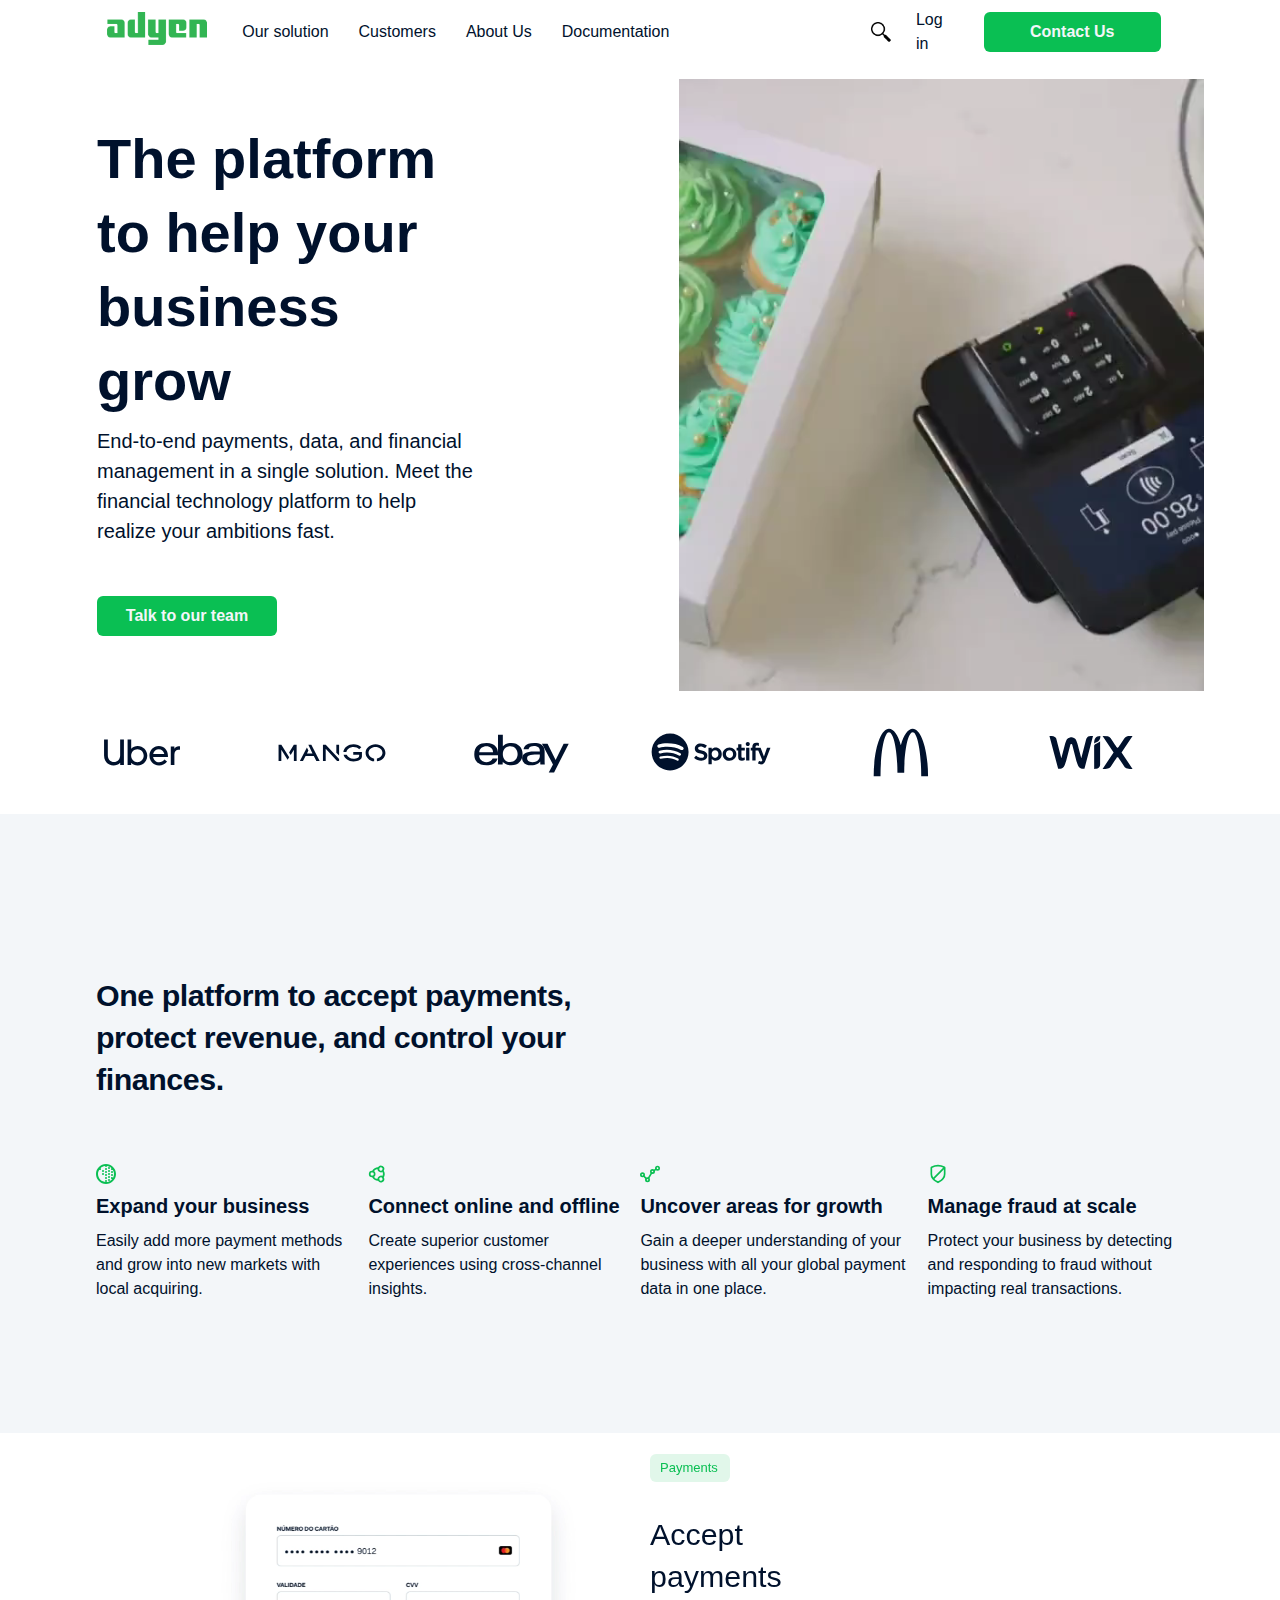
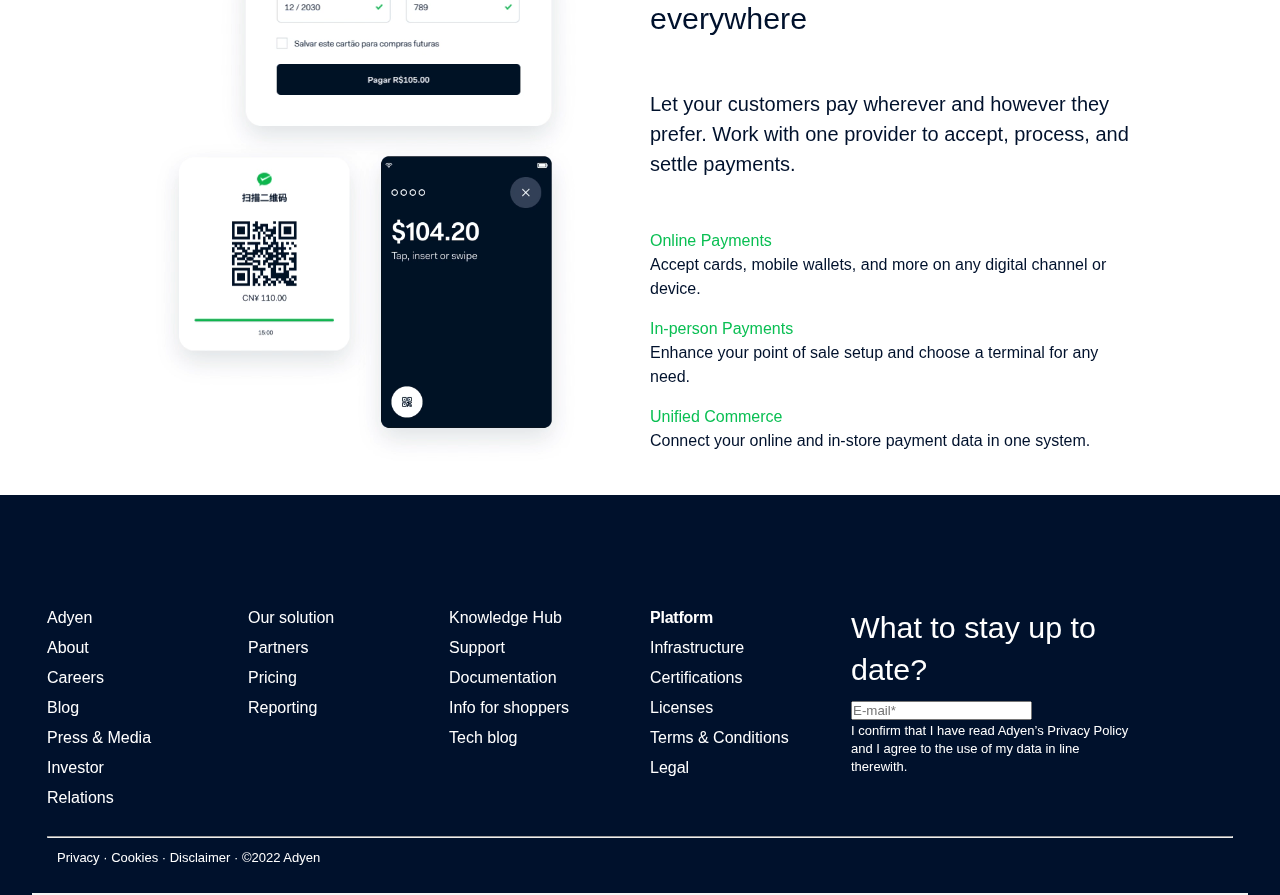
==== commit 86cb4713: "padding and margin changed in row-main, button class changed" ====
--- a/week2/index.html
+++ b/week2/index.html
@@ -29,7 +29,7 @@
             <nav class="right-menu">
                 <img class="icon" src="images/Magnifying_glass_icon.png" alt="search" />
                 <div>Log in</div>
-                <div class="button">Contact Us</div>
+                <div  class="button"><a href="#" >Contact Us</a></div>
             </nav>
         </div>
         
@@ -43,7 +43,7 @@
                         <h1>The platform to help your business grow</h1>
                         <p class="body-big">End-to-end payments, data, and financial management in a single solution.
                             Meet the financial technology platform to help realize your ambitions fast.</p>
-                        <a href="#" class="button center">Talk to our team</a>
+                      <div  class="button center"><a href="#" >Talk to our team</a></div> 
                     </div>
 
                     <video class="side-video" autoplay="">
@@ -189,7 +189,7 @@
 
                     <h2>What to stay up to date?</h2>
                     <label for="email"></label>
-                    <input type="email" id="email" name="email">
+                    <input type="email" id="email" name="email" placeholder="E-mail*">
                     <p class="footnote">I confirm that I have read Adyen’s Privacy Policy and I agree to the use of my
                         data in line therewith.</p>
 
--- a/week2/style.css
+++ b/week2/style.css
@@ -18,15 +18,18 @@
   font-weight: 600;
   letter-spacing: -0.015em;
 }
+p{
+  margin-bottom: 1rem;
+}
 h1{
-  font-size: 4rem;
+  font-size: 3.5rem;
   line-height: 74px;
   margin-bottom:2rem;
   padding-right:50px;
   padding-left:50px;
 }
 h2 {
-  font-size: 32px;
+  font-size: 1.9rem;
   font-weight: 400;
   line-height: 42px;
 }
@@ -64,20 +67,29 @@
     padding: 0;
   }
   .button{
-    width: 130px;
+    width: 180px;
     height: 40px;
-     color: #fff;
+    text-align: center;
+     vertical-align: middle;
      background-color: #0abf53;
      border-color: #0abf53;
      margin-top: 16px;
-     line-height: 16px;
      font-weight: 600;
      cursor: pointer;
-     padding: 12px 24px;
-     text-decoration: none;
      border-radius: 6px;
      margin: 12px 12px 12px 0;
-     text-align: center;
+     padding: 12px 24px;
+     line-height: 16px;
+ }
+ .button > a {
+  
+  text-decoration: none;
+  color: #f3f6f9;
+  margin-top: auto;
+  margin-bottom: auto;
+ 
+
+ 
  }
   .row {
     display: grid;
@@ -166,6 +178,7 @@
 
 .clients .clientlogo-img{
   flex:0 1 16%;
+  max-width: 16%;
 }
 .center {
   margin-left: 50px;
@@ -300,11 +313,21 @@
 .footer-link:hover,.footer-title:hover,.body-link:hover{
   text-decoration: underline;
 }
+.footer_2{
+  padding: 10px;
+  font-size: small;
+}
 @media only screen and (max-width: 600px){
   *{
-    padding:0;
-    margin:0 auto;
-  }
+    margin-right:  auto;
+    margin-left: auto;
+  }
+  .container{
+    width: 100%;
+    margin:5px auto;
+   
+  
+   }
   .left-menu, .right-menu{
     display: none;
   }
@@ -321,34 +344,37 @@
   }
  
   h1{
-    font-size: 40px;
+    font-size:2.4rem;
     font-weight: 600;
     line-height: 50px;
-    
-    margin-right:auto;
-    margin-left: auto;
     margin-bottom:2rem ;
+    padding-right: 0;
+    padding-left: 0;
+  
   }
   .body-big {
     font-size: 20px;
     font-weight: 400;
     line-height: 30px;
-   
     margin-bottom: 20px;
+    padding-right: 0;
+    padding-left: 0;
+    
+    }
+    .body-text{
+    margin-bottom: 27px;
+    margin-top: 24px;
     }
   .row-footer h2{
-  margin-bottom: 12px;
+    margin-bottom: 12px;
     font-weight: 600;
     font-size: 16px;
     line-height: 26px;}
-  .container{
-   width: 100%;
-   padding:5px;
-   margin:5px auto;
-  }
+  
   
   .row-main{
     grid-template-columns: 100%;
+    padding:15px 15px 15px 15px;
   }
   .row{
     grid-template-columns: 1fr 1fr;
@@ -359,11 +385,11 @@
     grid-column:1/3;
   }
   .adyenlogo img{
-    width:70px;
+    width:100px;
 
   }
   .giving-info {
-    padding: 3em;
+    padding:0px 20px 0px 20px;
 }
 .col_5 {
   width: 100%;
@@ -374,7 +400,7 @@
     grid-column: 1/1;
   }
   .side-video,.left_video{
-    width: 80%;
+    width: 100%;
     grid-column: 1/1;
   }
 .miniinfo{
@@ -403,14 +429,27 @@
   .col_7{
     width: 100%;
     margin-top: 4em;
-    margin-bottom: 4em;
+    margin-bottom: 1em;
   }
   .giving-info{
     width:100%;
-  }
-}
-.footer_2{
-  padding: 10px;
-  font-size: small;
-}
-  
+    padding-top:2rem;
+    padding-bottom:2rem;
+
+  }
+  .clients .clientlogo-img{
+    flex:0 1 30%;
+    max-width: 30%;
+  }
+  .button{
+    width:100%;
+    margin: 0 auto;
+
+  }
+}
+
+@media only screen and (max-width: 1000px){
+  .left-menu, .right-menu{
+    display: none;
+  }
+}
